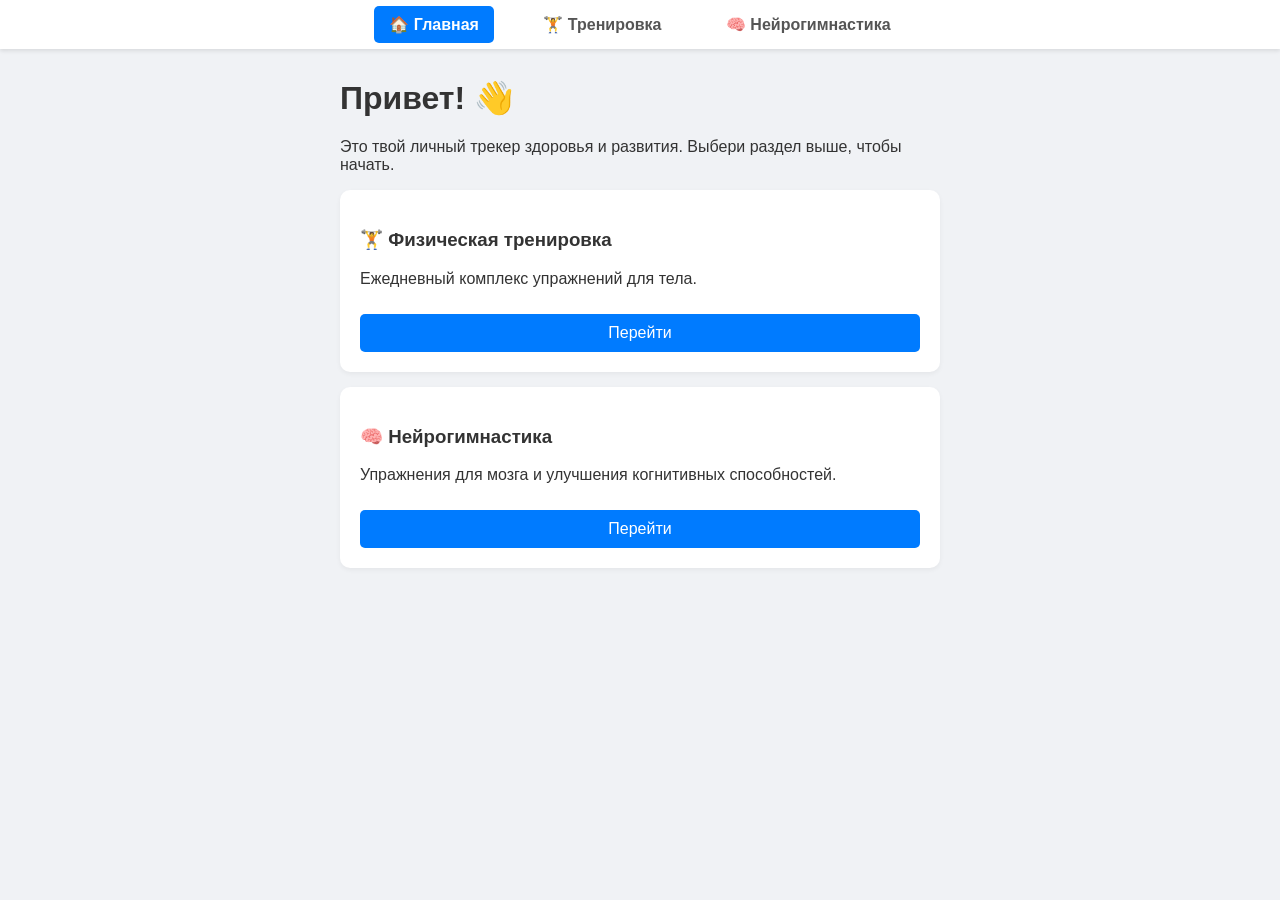
==== index.html @ 53651b66 "Create index.html" ====
<!DOCTYPE html>
<html lang="ru">
<head>
    <meta charset="UTF-8">
    <meta name="viewport" content="width=device-width, initial-scale=1.0">
    <title>Мой Трекер Привычек</title>
    <link rel="stylesheet" href="style.css">
</head>
<body>

    <!-- МЕНЮ НАВИГАЦИИ -->
    <nav>
        <a href="index.html" class="active">🏠 Главная</a>
        <a href="workout.html">🏋️ Тренировка</a>
        <a href="neurogymnastics.html">🧠 Нейрогимнастика</a>
    </nav>

    <div class="container">
        <h1>Привет! 👋</h1>
        <p>Это твой личный трекер здоровья и развития. Выбери раздел выше, чтобы начать.</p>
        
        <div class="card">
            <h3>🏋️ Физическая тренировка</h3>
            <p>Ежедневный комплекс упражнений для тела.</p>
            <a href="workout.html"><button class="btn">Перейти</button></a>
        </div>

        <div class="card">
            <h3>🧠 Нейрогимнастика</h3>
            <p>Упражнения для мозга и улучшения когнитивных способностей.</p>
            <a href="neurogymnastics.html"><button class="btn">Перейти</button></a>
        </div>
    </div>

</body>
</html>
---- style.css ----
/* Основные настройки */
body {
    font-family: 'Segoe UI', Tahoma, Geneva, Verdana, sans-serif;
    background-color: #f0f2f5;
    margin: 0;
    padding: 0;
    color: #333;
}

/* НАВИГАЦИЯ (Меню) */
nav {
    background-color: #ffffff;
    box-shadow: 0 2px 4px rgba(0,0,0,0.1);
    padding: 15px 0;
    text-align: center;
    position: sticky;
    top: 0;
    z-index: 100;
}

nav a {
    text-decoration: none;
    color: #555;
    margin: 0 15px;
    font-weight: 600;
    padding: 10px 15px;
    border-radius: 5px;
    transition: all 0.3s ease;
}

nav a:hover {
    background-color: #e2e6ea;
    color: #000;
}

/* Класс для активной страницы */
nav a.active {
    background-color: #007bff;
    color: white;
}

/* Контейнер для контента */
.container {
    max-width: 600px;
    margin: 30px auto;
    padding: 0 20px;
}

/* Карточки упражнений */
.card {
    background: white;
    padding: 20px;
    border-radius: 10px;
    box-shadow: 0 2px 5px rgba(0,0,0,0.05);
    margin-bottom: 15px;
}

/* Кнопки */
.btn {
    background-color: #007bff;
    color: white;
    border: none;
    padding: 10px 20px;
    border-radius: 5px;
    cursor: pointer;
    font-size: 1em;
    width: 100%;
    margin-top: 10px;
}

.btn:hover {
    background-color: #0056b3;
}

.btn-success {
    background-color: #28a745;
}

.btn-danger {
    background-color: #dc3545;
}
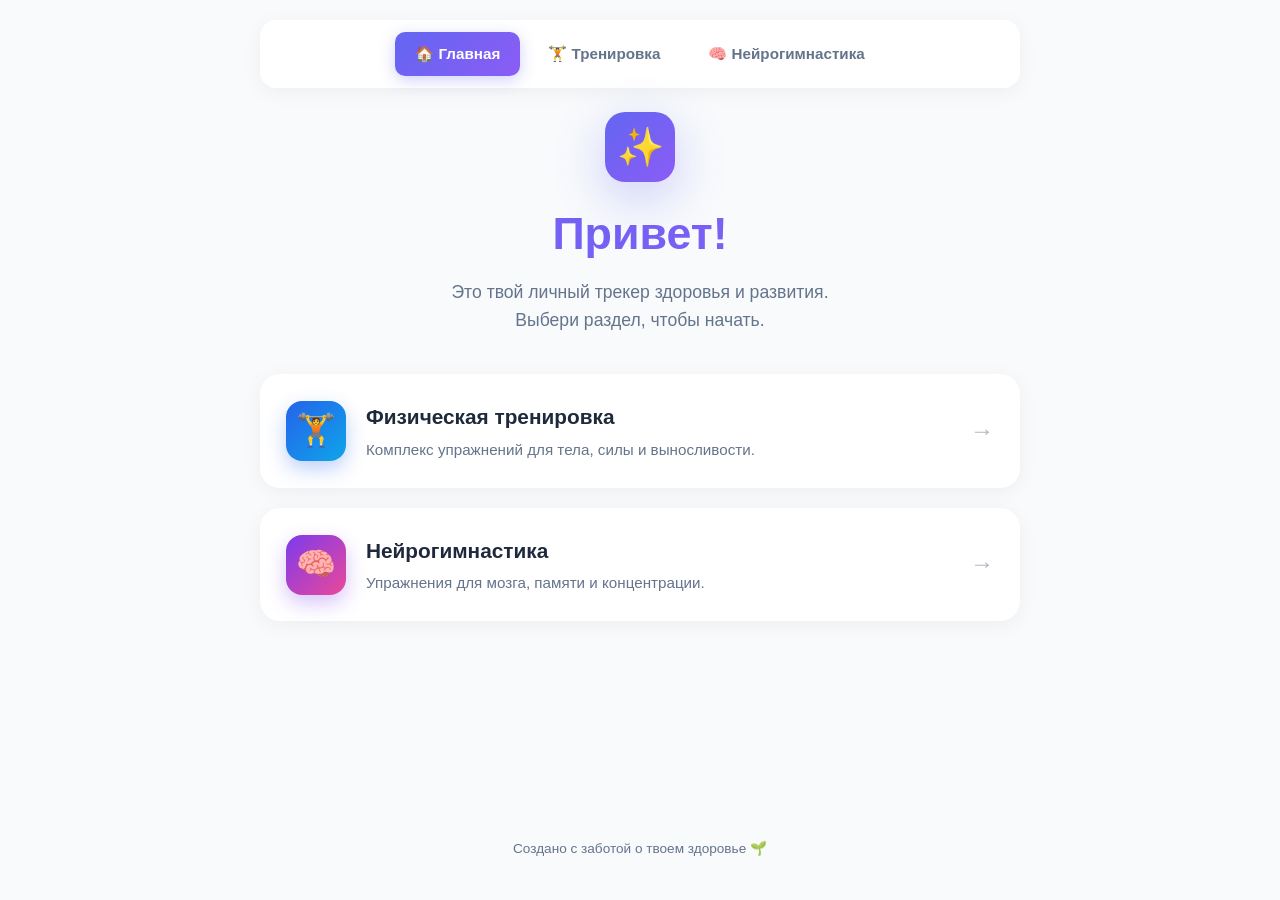
==== commit ee156b6f: "Update index.html" ====
--- a/index.html
+++ b/index.html
@@ -1,36 +1,277 @@
 <!DOCTYPE html>
 <html lang="ru">
 <head>
-    <meta charset="UTF-8">
-    <meta name="viewport" content="width=device-width, initial-scale=1.0">
-    <title>Мой Трекер Привычек</title>
-    <link rel="stylesheet" href="style.css">
+  <meta charset="UTF-8">
+  <meta name="viewport" content="width=device-width, initial-scale=1.0">
+  <title>Трекер Привычек</title>
+  <style>
+    * {
+      margin: 0;
+      padding: 0;
+      box-sizing: border-box;
+    }
+
+    :root {
+      --primary: #6366f1; /* Индиго для главной */
+      --primary-light: #818cf8;
+      --success: #10b981;
+      --bg: #f8fafc;
+      --card: #ffffff;
+      --text: #1e293b;
+      --text-muted: #64748b;
+      --border: #e2e8f0;
+    }
+
+    @media (prefers-color-scheme: dark) {
+      :root {
+        --bg: #0f172a;
+        --card: #1e293b;
+        --text: #f1f5f9;
+        --text-muted: #94a3b8;
+        --border: #334155;
+      }
+    }
+
+    body {
+      font-family: -apple-system, BlinkMacSystemFont, 'Segoe UI', Roboto, Oxygen, Ubuntu, sans-serif;
+      background: var(--bg);
+      color: var(--text);
+      line-height: 1.6;
+      min-height: 100vh;
+      display: flex;
+      flex-direction: column;
+    }
+
+    .container {
+      max-width: 800px;
+      margin: 0 auto;
+      padding: 20px;
+      width: 100%;
+    }
+
+    /* ========== НАВИГАЦИЯ ========== */
+    .top-nav {
+      display: flex;
+      justify-content: center;
+      gap: 8px;
+      background: var(--card);
+      padding: 12px;
+      border-radius: 16px;
+      margin-bottom: 24px;
+      box-shadow: 0 4px 20px rgba(0,0,0,0.05);
+    }
+
+    .top-nav a {
+      text-decoration: none;
+      color: var(--text-muted);
+      font-weight: 600;
+      padding: 10px 20px;
+      border-radius: 10px;
+      transition: all 0.2s;
+      font-size: 0.95rem;
+    }
+
+    .top-nav a:hover {
+      background: var(--border);
+      color: var(--text);
+    }
+
+    .top-nav a.active {
+      background: linear-gradient(135deg, var(--primary), #8b5cf6);
+      color: white;
+      box-shadow: 0 4px 15px rgba(99, 102, 241, 0.3);
+    }
+
+    /* Header */
+    .header {
+      text-align: center;
+      margin-bottom: 40px;
+      margin-top: 20px;
+    }
+
+    .header-icon {
+      width: 70px;
+      height: 70px;
+      background: linear-gradient(135deg, var(--primary), #8b5cf6);
+      border-radius: 20px;
+      display: inline-flex;
+      align-items: center;
+      justify-content: center;
+      font-size: 38px;
+      margin-bottom: 16px;
+      box-shadow: 0 15px 50px rgba(99, 102, 241, 0.3);
+    }
+
+    .header h1 {
+      font-size: 2.8rem;
+      background: linear-gradient(135deg, var(--primary), #8b5cf6);
+      -webkit-background-clip: text;
+      -webkit-text-fill-color: transparent;
+      background-clip: text;
+      margin-bottom: 8px;
+    }
+
+    .header p {
+      color: var(--text-muted);
+      font-size: 1.1rem;
+      max-width: 400px;
+      margin: 0 auto;
+    }
+
+    /* Menu Cards */
+    .menu-grid {
+      display: grid;
+      gap: 20px;
+    }
+
+    .menu-card {
+      background: var(--card);
+      border-radius: 20px;
+      padding: 24px;
+      box-shadow: 0 4px 20px rgba(0,0,0,0.05);
+      text-decoration: none;
+      color: var(--text);
+      display: flex;
+      align-items: center;
+      gap: 20px;
+      transition: all 0.3s ease;
+      border: 2px solid transparent;
+    }
+
+    .menu-card:hover {
+      transform: translateY(-4px);
+      box-shadow: 0 10px 30px rgba(0,0,0,0.1);
+      border-color: var(--primary-light);
+    }
+
+    .menu-card-icon {
+      width: 60px;
+      height: 60px;
+      border-radius: 16px;
+      display: flex;
+      align-items: center;
+      justify-content: center;
+      font-size: 32px;
+      flex-shrink: 0;
+      color: white;
+    }
+
+    .card-workout .menu-card-icon {
+      background: linear-gradient(135deg, #2563eb, #0ea5e9);
+      box-shadow: 0 8px 20px rgba(37, 99, 235, 0.3);
+    }
+
+    .card-neuro .menu-card-icon {
+      background: linear-gradient(135deg, #7c3aed, #ec4899);
+      box-shadow: 0 8px 20px rgba(124, 58, 237, 0.3);
+    }
+
+    .menu-card-info h3 {
+      font-size: 1.3rem;
+      margin-bottom: 4px;
+      font-weight: 700;
+    }
+
+    .menu-card-info p {
+      color: var(--text-muted);
+      font-size: 0.95rem;
+    }
+
+    .menu-card-arrow {
+      margin-left: auto;
+      font-size: 1.5rem;
+      color: var(--text-muted);
+      opacity: 0.5;
+      transition: opacity 0.2s;
+    }
+
+    .menu-card:hover .menu-card-arrow {
+      opacity: 1;
+      transform: translateX(4px);
+    }
+
+    /* Footer */
+    .footer {
+      text-align: center;
+      margin-top: auto;
+      padding: 40px 20px;
+      color: var(--text-muted);
+      font-size: 0.85rem;
+    }
+
+    /* Responsive */
+    @media (max-width: 600px) {
+      .header h1 {
+        font-size: 2rem;
+      }
+
+      .menu-card {
+        padding: 20px;
+      }
+
+      .menu-card-icon {
+        width: 50px;
+        height: 50px;
+        font-size: 26px;
+      }
+
+      .menu-card-info h3 {
+        font-size: 1.1rem;
+      }
+      
+      .top-nav a {
+        padding: 8px 12px;
+        font-size: 0.85rem;
+      }
+    }
+  </style>
 </head>
 <body>
-
-    <!-- МЕНЮ НАВИГАЦИИ -->
-    <nav>
-        <a href="index.html" class="active">🏠 Главная</a>
-        <a href="workout.html">🏋️ Тренировка</a>
-        <a href="neurogymnastics.html">🧠 Нейрогимнастика</a>
+  <div class="container">
+    
+    <!-- НАВИГАЦИЯ -->
+    <nav class="top-nav">
+      <a href="index.html" class="active">🏠 Главная</a>
+      <a href="workout.html">🏋️ Тренировка</a>
+      <a href="neurogymnastics.html">🧠 Нейрогимнастика</a>
     </nav>
 
-    <div class="container">
-        <h1>Привет! 👋</h1>
-        <p>Это твой личный трекер здоровья и развития. Выбери раздел выше, чтобы начать.</p>
-        
-        <div class="card">
-            <h3>🏋️ Физическая тренировка</h3>
-            <p>Ежедневный комплекс упражнений для тела.</p>
-            <a href="workout.html"><button class="btn">Перейти</button></a>
+    <!-- Header -->
+    <header class="header">
+      <div class="header-icon">✨</div>
+      <h1>Привет!</h1>
+      <p>Это твой личный трекер здоровья и развития. Выбери раздел, чтобы начать.</p>
+    </header>
+
+    <!-- Menu Grid -->
+    <div class="menu-grid">
+      <!-- Workout Card -->
+      <a href="workout.html" class="menu-card card-workout">
+        <div class="menu-card-icon">🏋️</div>
+        <div class="menu-card-info">
+          <h3>Физическая тренировка</h3>
+          <p>Комплекс упражнений для тела, силы и выносливости.</p>
         </div>
-
-        <div class="card">
-            <h3>🧠 Нейрогимнастика</h3>
-            <p>Упражнения для мозга и улучшения когнитивных способностей.</p>
-            <a href="neurogymnastics.html"><button class="btn">Перейти</button></a>
+        <div class="menu-card-arrow">→</div>
+      </a>
+
+      <!-- Neuro Card -->
+      <a href="neurogymnastics.html" class="menu-card card-neuro">
+        <div class="menu-card-icon">🧠</div>
+        <div class="menu-card-info">
+          <h3>Нейрогимнастика</h3>
+          <p>Упражнения для мозга, памяти и концентрации.</p>
         </div>
+        <div class="menu-card-arrow">→</div>
+      </a>
     </div>
+
+  </div>
+
+  <!-- Footer -->
+  <footer class="footer">
+    <p>Создано с заботой о твоем здоровье 🌱</p>
+  </footer>
 
 </body>
 </html>
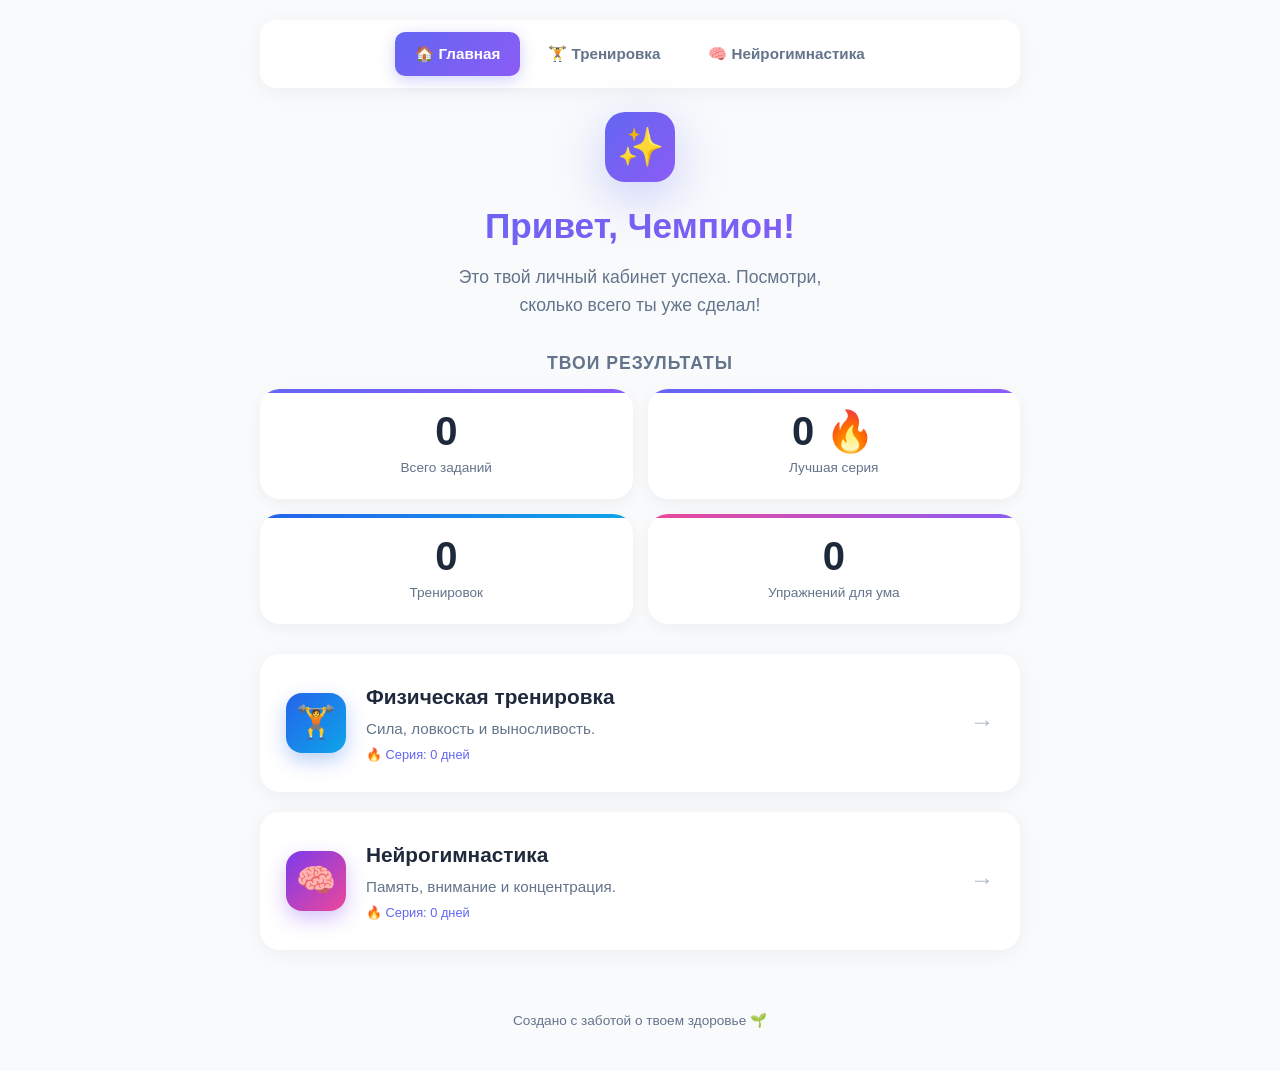
==== commit 38d30eb9: "Update index.html" ====
--- a/index.html
+++ b/index.html
@@ -85,8 +85,8 @@
     /* Header */
     .header {
       text-align: center;
-      margin-bottom: 40px;
-      margin-top: 20px;
+      margin-bottom: 30px;
+      margin-top: 10px;
     }
 
     .header-icon {
@@ -103,7 +103,7 @@
     }
 
     .header h1 {
-      font-size: 2.8rem;
+      font-size: 2.2rem;
       background: linear-gradient(135deg, var(--primary), #8b5cf6);
       -webkit-background-clip: text;
       -webkit-text-fill-color: transparent;
@@ -116,6 +116,75 @@
       font-size: 1.1rem;
       max-width: 400px;
       margin: 0 auto;
+    }
+
+    /* Stats Dashboard */
+    .dashboard-section {
+      margin-bottom: 30px;
+    }
+
+    .section-title {
+      font-size: 1.1rem;
+      font-weight: 600;
+      color: var(--text-muted);
+      margin-bottom: 12px;
+      text-transform: uppercase;
+      letter-spacing: 1px;
+      text-align: center;
+    }
+
+    .stats-grid {
+      display: grid;
+      grid-template-columns: 1fr 1fr;
+      gap: 15px;
+      margin-bottom: 15px;
+    }
+
+    .stat-card {
+      background: var(--card);
+      border-radius: 20px;
+      padding: 20px;
+      box-shadow: 0 4px 15px rgba(0,0,0,0.05);
+      text-align: center;
+      position: relative;
+      overflow: hidden;
+    }
+
+    .stat-card::before {
+      content: '';
+      position: absolute;
+      top: 0;
+      left: 0;
+      width: 100%;
+      height: 4px;
+      background: linear-gradient(90deg, var(--primary), #8b5cf6);
+    }
+
+    .stat-card.blue::before { background: linear-gradient(90deg, #2563eb, #0ea5e9); }
+    .stat-card.pink::before { background: linear-gradient(90deg, #ec4899, #8b5cf6); }
+
+    .stat-value {
+      font-size: 2.5rem;
+      font-weight: 800;
+      color: var(--text);
+      line-height: 1.1;
+    }
+
+    .stat-label {
+      font-size: 0.85rem;
+      color: var(--text-muted);
+      margin-top: 4px;
+    }
+
+    .streak-icon {
+      display: inline-block;
+      animation: pulse 1.5s infinite;
+    }
+
+    @keyframes pulse {
+      0% { transform: scale(1); }
+      50% { transform: scale(1.2); }
+      100% { transform: scale(1); }
     }
 
     /* Menu Cards */
@@ -166,6 +235,10 @@
       box-shadow: 0 8px 20px rgba(124, 58, 237, 0.3);
     }
 
+    .menu-card-info {
+      flex: 1;
+    }
+
     .menu-card-info h3 {
       font-size: 1.3rem;
       margin-bottom: 4px;
@@ -188,6 +261,15 @@
     .menu-card:hover .menu-card-arrow {
       opacity: 1;
       transform: translateX(4px);
+    }
+    
+    .menu-card-mini-stats {
+        font-size: 0.8rem;
+        color: var(--primary);
+        margin-top: 4px;
+        display: flex;
+        align-items: center;
+        gap: 4px;
     }
 
     /* Footer */
@@ -202,7 +284,7 @@
     /* Responsive */
     @media (max-width: 600px) {
       .header h1 {
-        font-size: 2rem;
+        font-size: 1.8rem;
       }
 
       .menu-card {
@@ -217,6 +299,10 @@
 
       .menu-card-info h3 {
         font-size: 1.1rem;
+      }
+      
+      .stat-value {
+        font-size: 2rem;
       }
       
       .top-nav a {
@@ -239,9 +325,36 @@
     <!-- Header -->
     <header class="header">
       <div class="header-icon">✨</div>
-      <h1>Привет!</h1>
-      <p>Это твой личный трекер здоровья и развития. Выбери раздел, чтобы начать.</p>
+      <h1>Привет, Чемпион!</h1>
+      <p>Это твой личный кабинет успеха. Посмотри, сколько всего ты уже сделал!</p>
     </header>
+
+    <!-- Stats Dashboard -->
+    <div class="dashboard-section">
+      <div class="section-title">Твои результаты</div>
+      
+      <div class="stats-grid">
+        <div class="stat-card">
+          <div class="stat-value" id="totalExercises">0</div>
+          <div class="stat-label">Всего заданий</div>
+        </div>
+        <div class="stat-card">
+          <div class="stat-value"><span id="maxStreak">0</span> <span class="streak-icon">🔥</span></div>
+          <div class="stat-label">Лучшая серия</div>
+        </div>
+      </div>
+
+      <div class="stats-grid">
+        <div class="stat-card blue">
+          <div class="stat-value" id="workoutTotal">0</div>
+          <div class="stat-label">Тренировок</div>
+        </div>
+        <div class="stat-card pink">
+          <div class="stat-value" id="neuroTotal">0</div>
+          <div class="stat-label">Упражнений для ума</div>
+        </div>
+      </div>
+    </div>
 
     <!-- Menu Grid -->
     <div class="menu-grid">
@@ -250,7 +363,10 @@
         <div class="menu-card-icon">🏋️</div>
         <div class="menu-card-info">
           <h3>Физическая тренировка</h3>
-          <p>Комплекс упражнений для тела, силы и выносливости.</p>
+          <p>Сила, ловкость и выносливость.</p>
+          <div class="menu-card-mini-stats" id="workoutStreakDisplay">
+             Загрузка...
+          </div>
         </div>
         <div class="menu-card-arrow">→</div>
       </a>
@@ -260,7 +376,10 @@
         <div class="menu-card-icon">🧠</div>
         <div class="menu-card-info">
           <h3>Нейрогимнастика</h3>
-          <p>Упражнения для мозга, памяти и концентрации.</p>
+          <p>Память, внимание и концентрация.</p>
+          <div class="menu-card-mini-stats" id="neuroStreakDisplay">
+             Загрузка...
+          </div>
         </div>
         <div class="menu-card-arrow">→</div>
       </a>
@@ -273,5 +392,43 @@
     <p>Создано с заботой о твоем здоровье 🌱</p>
   </footer>
 
+  <script>
+    // Функция для безопасного получения данных
+    function getStats(key) {
+      try {
+        const data = localStorage.getItem(key);
+        if (data) {
+          const parsed = JSON.parse(data);
+          return parsed.stats || { streak: 0, total: 0 };
+        }
+      } catch (e) {
+        console.error("Error reading " + key, e);
+      }
+      return { streak: 0, total: 0 };
+    }
+
+    function updateDashboard() {
+      // Получаем данные из хранилища
+      const workoutStats = getStats('workoutProgress');
+      const neuroStats = getStats('neuroGymProgress');
+
+      // Считаем общие цифры
+      const totalExercises = (workoutStats.total || 0) + (neuroStats.total || 0);
+      const maxStreak = Math.max(workoutStats.streak || 0, neuroStats.streak || 0);
+
+      // Обновляем большие карточки
+      document.getElementById('totalExercises').innerText = totalExercises;
+      document.getElementById('maxStreak').innerText = maxStreak;
+      document.getElementById('workoutTotal').innerText = workoutStats.total || 0;
+      document.getElementById('neuroTotal').innerText = neuroStats.total || 0;
+
+      // Обновляем мини-статистику под карточками меню
+      document.getElementById('workoutStreakDisplay').innerHTML = `🔥 Серия: ${workoutStats.streak || 0} дней`;
+      document.getElementById('neuroStreakDisplay').innerHTML = `🔥 Серия: ${neuroStats.streak || 0} дней`;
+    }
+
+    // Запускаем при загрузке
+    updateDashboard();
+  </script>
 </body>
 </html>
